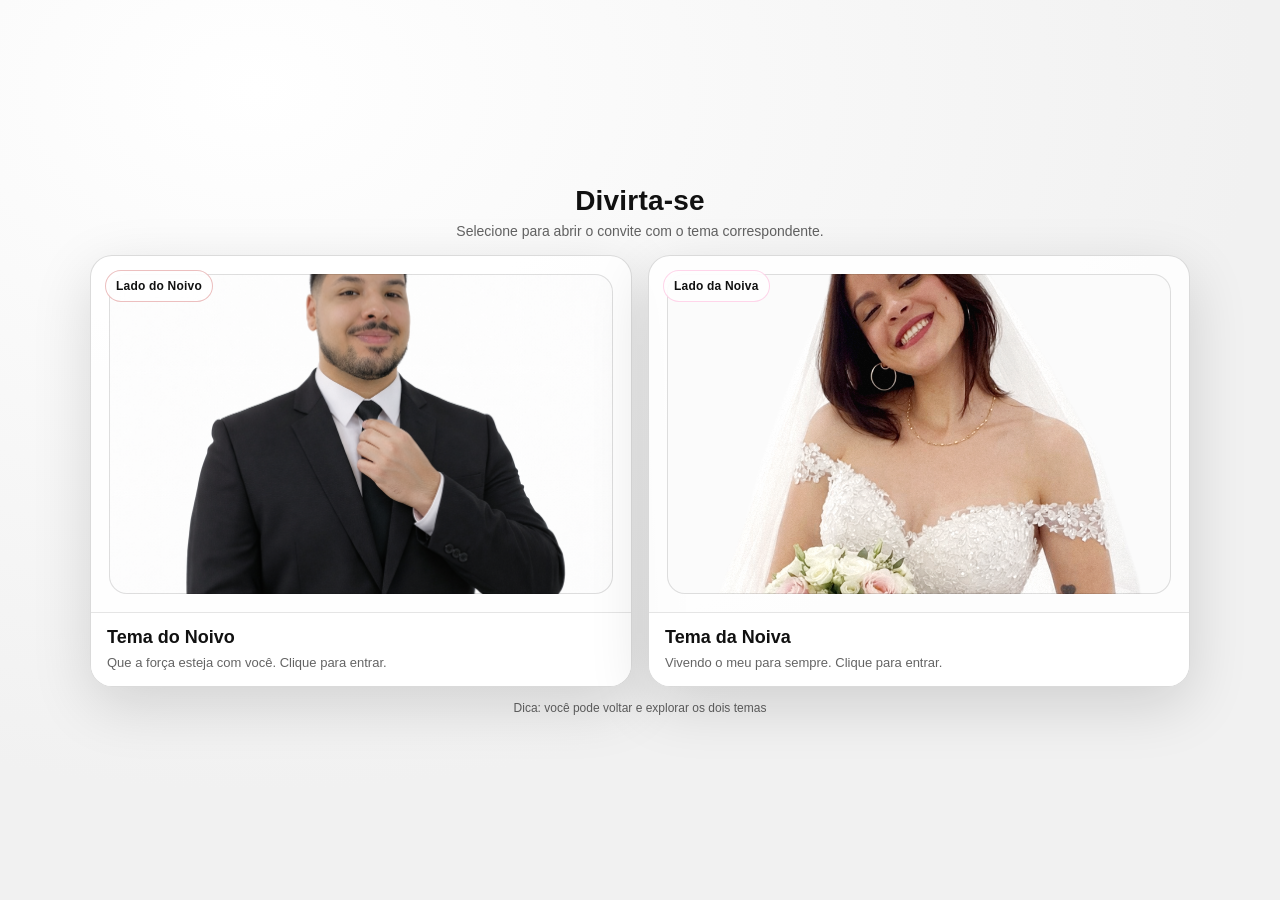
==== index.html @ 66b163a1 "novo" ====
<!DOCTYPE html>
<html lang="pt-BR">
<head>
  <meta charset="UTF-8" />
  <meta name="viewport" content="width=device-width, initial-scale=1.0" />
  <title>Convite — Escolha seu lado</title>
  <style>
    :root{
      --text: #111;
      --muted: rgba(17,17,17,0.65);
      --card: rgba(255,255,255,0.85);
      --border: rgba(0,0,0,0.14);
      --shadow: 0 18px 60px rgba(0,0,0,0.14);
      --radius: 22px;
      --max: 1100px;
    }

    *{ box-sizing: border-box; }
    body{
      margin: 0;
      font-family: Arial;
      color: var(--text);
      min-height: 100vh;
      background: radial-gradient(1000px 700px at 20% 10%, #ffffff, #f1f1f1);
      display: grid;
      place-items: center;
      padding: 24px 16px;
    }

    .wrap{
      width: 100%;
      max-width: var(--max);
    }

    .top{
      display: grid;
      gap: 6px;
      margin-bottom: 16px;
      text-align: center;
    }

    .title{
      font-size: 28px;
      font-weight: 900;
      letter-spacing: 0.2px;
    }
    .subtitle{
      color: var(--muted);
      font-size: 14px;
    }

    .grid{
      display: grid;
      grid-template-columns: 1fr 1fr;
      gap: 16px;
    }

    .choice{
      position: relative;
      border-radius: var(--radius);
      border: 1px solid var(--border);
      background: var(--card);
      box-shadow: var(--shadow);
      overflow: hidden;
      cursor: pointer;
      text-decoration: none;
      color: inherit;
      min-height: 420px;
      display: grid;
      grid-template-rows: 1fr auto;
      transition: transform .10s ease, border .2s ease;
    }

    .choice:hover{
      transform: translateY(-2px);
      border-color: rgba(0,0,0,0.25);
    }

    .hero{
      position: relative;
      display: grid;
      place-items: center;
      padding: 18px;
    }

    .img{
      width: 100%;
      height: 100%;
      min-height: 320px;
      border-radius: 18px;
      border: 1px solid rgba(0,0,0,0.12);
      background: linear-gradient(135deg, rgba(0,0,0,0.06), rgba(0,0,0,0.02));
      overflow: hidden;
      display: grid;
      place-items: center;
      font-weight: 700;
      color: rgba(0,0,0,0.45);
      text-align: center;
      padding: 10px;
    }

    /* Você vai trocar o background-image aqui depois */
    .img.noivo{
      background-image: url("assets/img/Noivo.png");
      background-size: 152%;
      background-position: center 40%;
    }

    .img.noiva{
      background-image: url("assets/img/Noiva.png");
      background-size: 157%;
      background-position: center 40%;
    }

    .label{
      padding: 14px 16px;
      display: grid;
      gap: 6px;
      background: rgba(255,255,255,0.92);
      border-top: 1px solid rgba(0,0,0,0.10);
    }

    .label h2{
      margin: 0;
      font-size: 18px;
      font-weight: 900;
    }

    .label p{
      margin: 0;
      color: var(--muted);
      font-size: 13px;
      line-height: 1.4;
    }

    .pill{
      position: absolute;
      top: 14px;
      left: 14px;
      padding: 8px 10px;
      border-radius: 999px;
      font-size: 12px;
      font-weight: 800;
      letter-spacing: 0.2px;
      border: 1px solid rgba(0,0,0,0.12);
      background: rgba(255,255,255,0.75);
      backdrop-filter: blur(8px);
    }

    .pill.noivo{ border-color: rgba(180, 0, 0, 0.25); }
    .pill.noiva{ border-color: rgba(255, 105, 180, 0.28); }

    .footer{
      margin-top: 14px;
      text-align: center;
      color: var(--muted);
      font-size: 12px;
    }

    @media (max-width: 900px){
      .grid{ grid-template-columns: 1fr; }
      .choice{ min-height: 380px; }
      .title{ font-size: 24px; }
    }
  </style>
</head>

<body>
  <div class="wrap">
    <div class="top">
      <div class="title">Divirta-se</div>
      <div class="subtitle">Selecione para abrir o convite com o tema correspondente.</div>
    </div>

    <div class="grid">
      <!-- NOIVO -->
     <a class="choice" href="home.html?tema=noivo">
  <div class="hero">
    <div class="pill noivo">Lado do Noivo</div>

    <div class="img noivo"></div> <!-- ESSA DIV É A IMAGEM -->
  </div>

  <div class="label">
    <h2>Tema do Noivo</h2>
    <p>Que a força esteja com você. Clique para entrar.</p>
  </div>
</a>

      <!-- NOIVA -->
<a class="choice" href="home.html?tema=noiva">
  <div class="hero">
    <div class="pill noiva">Lado da Noiva</div>

    <div class="img noiva"></div> <!-- ESSA DIV É A IMAGEM -->
  </div>

  <div class="label">
    <h2>Tema da Noiva</h2>
    <p>Vivendo o meu para sempre. Clique para entrar.</p>
  </div>
</a>

    </div>

    <div class="footer">
      Dica: você pode voltar e explorar os dois temas
    </div>
  </div>
</body>
</html>
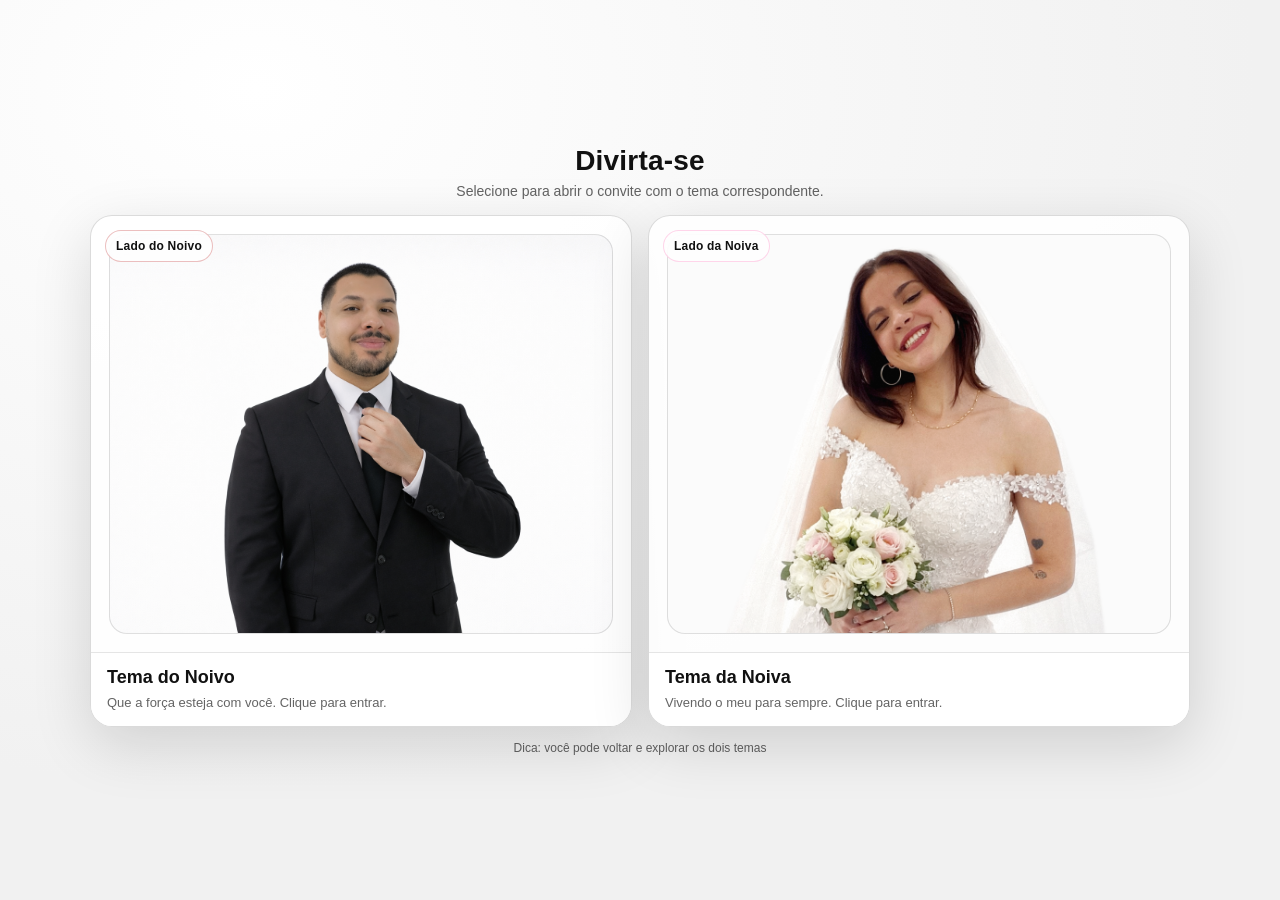
==== commit 3bb8e5dc: "imagem index" ====
--- a/index.html
+++ b/index.html
@@ -1,22 +1,26 @@
 <!DOCTYPE html>
 <html lang="pt-BR">
+
 <head>
   <meta charset="UTF-8" />
   <meta name="viewport" content="width=device-width, initial-scale=1.0" />
   <title>Convite — Escolha seu lado</title>
   <style>
-    :root{
+    :root {
       --text: #111;
-      --muted: rgba(17,17,17,0.65);
-      --card: rgba(255,255,255,0.85);
-      --border: rgba(0,0,0,0.14);
-      --shadow: 0 18px 60px rgba(0,0,0,0.14);
+      --muted: rgba(17, 17, 17, 0.65);
+      --card: rgba(255, 255, 255, 0.85);
+      --border: rgba(0, 0, 0, 0.14);
+      --shadow: 0 18px 60px rgba(0, 0, 0, 0.14);
       --radius: 22px;
       --max: 1100px;
     }
 
-    *{ box-sizing: border-box; }
-    body{
+    * {
+      box-sizing: border-box;
+    }
+
+    body {
       margin: 0;
       font-family: Arial;
       color: var(--text);
@@ -27,35 +31,36 @@
       padding: 24px 16px;
     }
 
-    .wrap{
+    .wrap {
       width: 100%;
       max-width: var(--max);
     }
 
-    .top{
+    .top {
       display: grid;
       gap: 6px;
       margin-bottom: 16px;
       text-align: center;
     }
 
-    .title{
+    .title {
       font-size: 28px;
       font-weight: 900;
       letter-spacing: 0.2px;
     }
-    .subtitle{
+
+    .subtitle {
       color: var(--muted);
       font-size: 14px;
     }
 
-    .grid{
+    .grid {
       display: grid;
       grid-template-columns: 1fr 1fr;
       gap: 16px;
     }
 
-    .choice{
+    .choice {
       position: relative;
       border-radius: var(--radius);
       border: 1px solid var(--border);
@@ -71,69 +76,75 @@
       transition: transform .10s ease, border .2s ease;
     }
 
-    .choice:hover{
+    .choice:hover {
       transform: translateY(-2px);
-      border-color: rgba(0,0,0,0.25);
-    }
-
-    .hero{
+      border-color: rgba(0, 0, 0, 0.25);
+    }
+
+    .hero {
       position: relative;
       display: grid;
       place-items: center;
       padding: 18px;
     }
 
-    .img{
+    .img {
       width: 100%;
       height: 100%;
       min-height: 320px;
       border-radius: 18px;
-      border: 1px solid rgba(0,0,0,0.12);
-      background: linear-gradient(135deg, rgba(0,0,0,0.06), rgba(0,0,0,0.02));
+      border: 1px solid rgba(0, 0, 0, 0.12);
+      background: linear-gradient(135deg, rgba(0, 0, 0, 0.06), rgba(0, 0, 0, 0.02));
       overflow: hidden;
       display: grid;
       place-items: center;
       font-weight: 700;
-      color: rgba(0,0,0,0.45);
+      color: rgba(0, 0, 0, 0.45);
       text-align: center;
       padding: 10px;
     }
 
     /* Você vai trocar o background-image aqui depois */
-    .img.noivo{
+    .img.noivo {
       background-image: url("assets/img/Noivo.png");
-      background-size: 152%;
-      background-position: center 40%;
-    }
-
-    .img.noiva{
+      background-size: cover;
+      background-position: center;
+      background-repeat: no-repeat;
+      width: 100%; 
+      height: 400px;
+    }
+
+    .img.noiva {
       background-image: url("assets/img/Noiva.png");
-      background-size: 157%;
-      background-position: center 40%;
-    }
-
-    .label{
+      background-size: cover;
+      background-position: center;
+      background-repeat: no-repeat;
+      width: 100%; 
+      height: 400px;
+    }
+
+    .label {
       padding: 14px 16px;
       display: grid;
       gap: 6px;
-      background: rgba(255,255,255,0.92);
-      border-top: 1px solid rgba(0,0,0,0.10);
-    }
-
-    .label h2{
+      background: rgba(255, 255, 255, 0.92);
+      border-top: 1px solid rgba(0, 0, 0, 0.10);
+    }
+
+    .label h2 {
       margin: 0;
       font-size: 18px;
       font-weight: 900;
     }
 
-    .label p{
+    .label p {
       margin: 0;
       color: var(--muted);
       font-size: 13px;
       line-height: 1.4;
     }
 
-    .pill{
+    .pill {
       position: absolute;
       top: 14px;
       left: 14px;
@@ -142,25 +153,38 @@
       font-size: 12px;
       font-weight: 800;
       letter-spacing: 0.2px;
-      border: 1px solid rgba(0,0,0,0.12);
-      background: rgba(255,255,255,0.75);
+      border: 1px solid rgba(0, 0, 0, 0.12);
+      background: rgba(255, 255, 255, 0.75);
       backdrop-filter: blur(8px);
     }
 
-    .pill.noivo{ border-color: rgba(180, 0, 0, 0.25); }
-    .pill.noiva{ border-color: rgba(255, 105, 180, 0.28); }
-
-    .footer{
+    .pill.noivo {
+      border-color: rgba(180, 0, 0, 0.25);
+    }
+
+    .pill.noiva {
+      border-color: rgba(255, 105, 180, 0.28);
+    }
+
+    .footer {
       margin-top: 14px;
       text-align: center;
       color: var(--muted);
       font-size: 12px;
     }
 
-    @media (max-width: 900px){
-      .grid{ grid-template-columns: 1fr; }
-      .choice{ min-height: 380px; }
-      .title{ font-size: 24px; }
+    @media (max-width: 900px) {
+      .grid {
+        grid-template-columns: 1fr;
+      }
+
+      .choice {
+        min-height: 380px;
+      }
+
+      .title {
+        font-size: 24px;
+      }
     }
   </style>
 </head>
@@ -174,32 +198,32 @@
 
     <div class="grid">
       <!-- NOIVO -->
-     <a class="choice" href="home.html?tema=noivo">
-  <div class="hero">
-    <div class="pill noivo">Lado do Noivo</div>
-
-    <div class="img noivo"></div> <!-- ESSA DIV É A IMAGEM -->
-  </div>
-
-  <div class="label">
-    <h2>Tema do Noivo</h2>
-    <p>Que a força esteja com você. Clique para entrar.</p>
-  </div>
-</a>
+      <a class="choice" href="home.html?tema=noivo">
+        <div class="hero">
+          <div class="pill noivo">Lado do Noivo</div>
+
+          <div class="img noivo"></div> <!-- ESSA DIV É A IMAGEM -->
+        </div>
+
+        <div class="label">
+          <h2>Tema do Noivo</h2>
+          <p>Que a força esteja com você. Clique para entrar.</p>
+        </div>
+      </a>
 
       <!-- NOIVA -->
-<a class="choice" href="home.html?tema=noiva">
-  <div class="hero">
-    <div class="pill noiva">Lado da Noiva</div>
-
-    <div class="img noiva"></div> <!-- ESSA DIV É A IMAGEM -->
-  </div>
-
-  <div class="label">
-    <h2>Tema da Noiva</h2>
-    <p>Vivendo o meu para sempre. Clique para entrar.</p>
-  </div>
-</a>
+      <a class="choice" href="home.html?tema=noiva">
+        <div class="hero">
+          <div class="pill noiva">Lado da Noiva</div>
+
+          <div class="img noiva"></div> <!-- ESSA DIV É A IMAGEM -->
+        </div>
+
+        <div class="label">
+          <h2>Tema da Noiva</h2>
+          <p>Vivendo o meu para sempre. Clique para entrar.</p>
+        </div>
+      </a>
 
     </div>
 
@@ -208,4 +232,5 @@
     </div>
   </div>
 </body>
-</html>
+
+</html>
